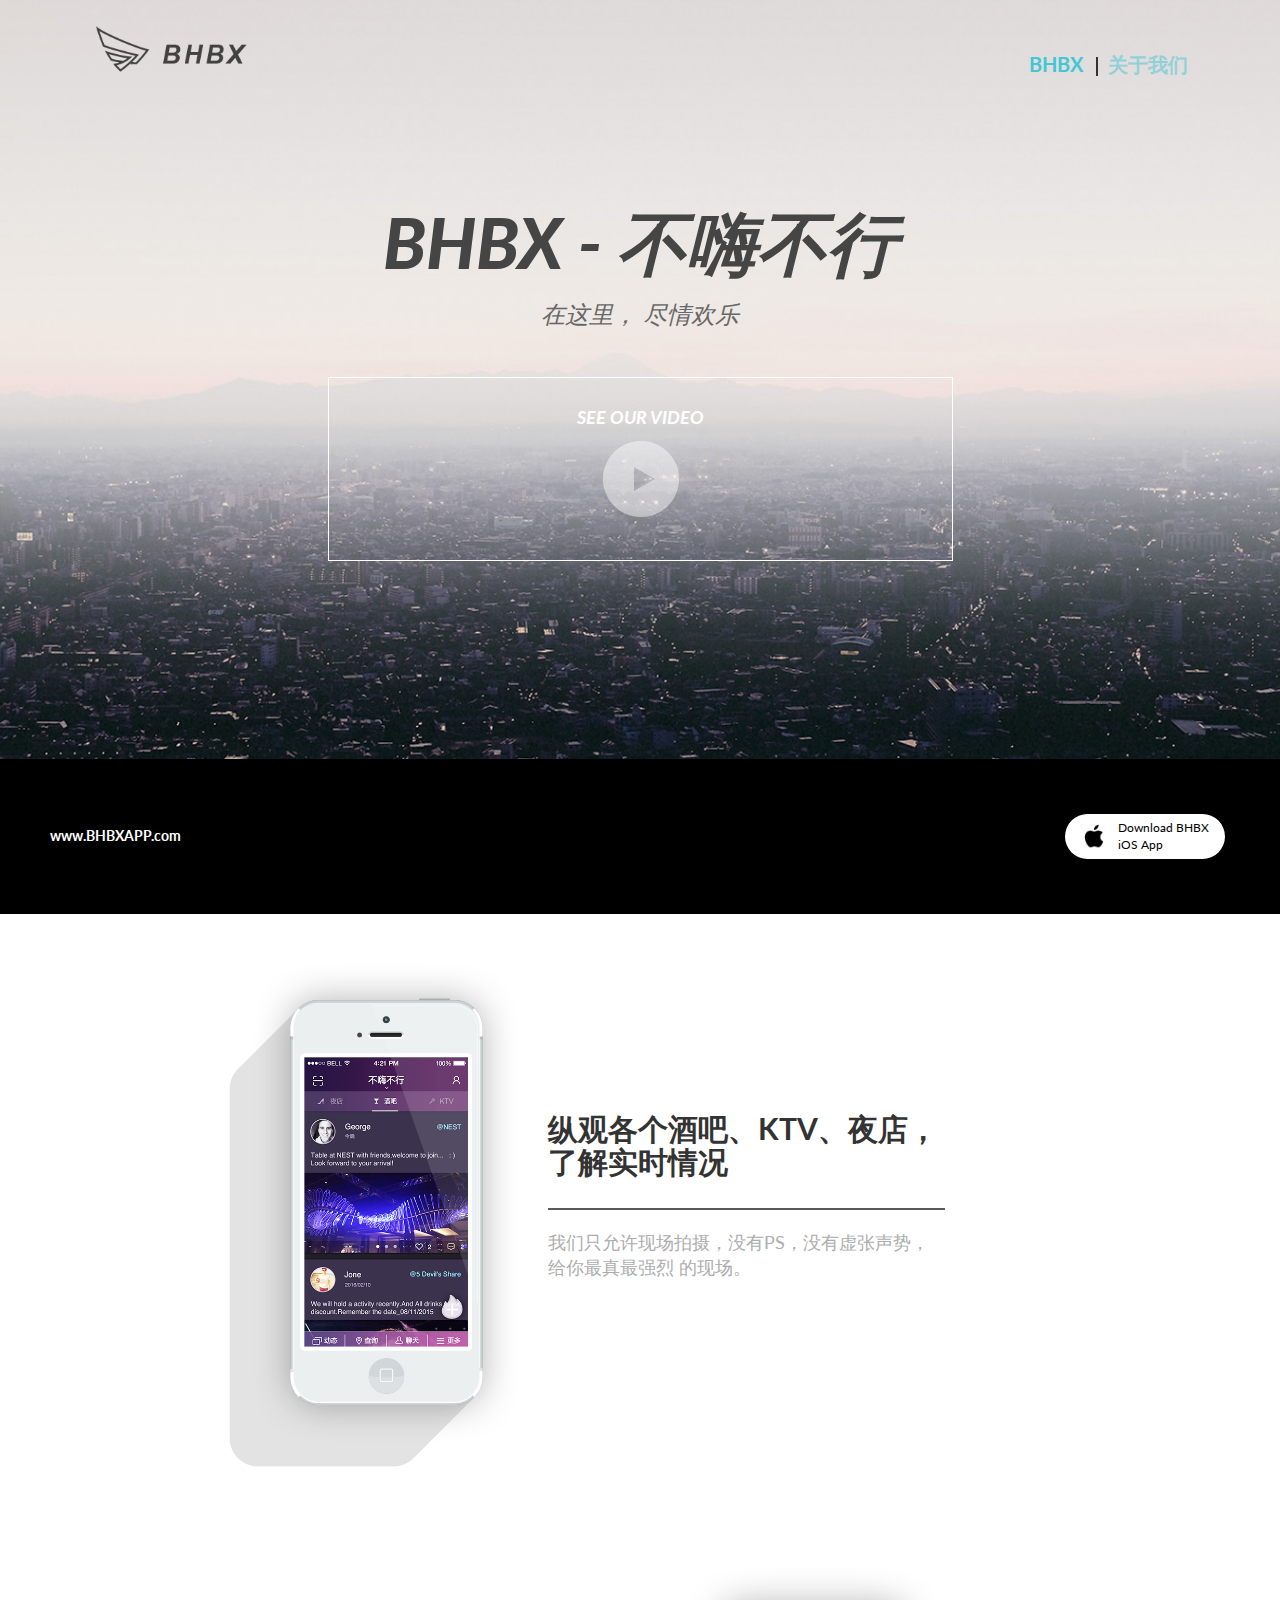
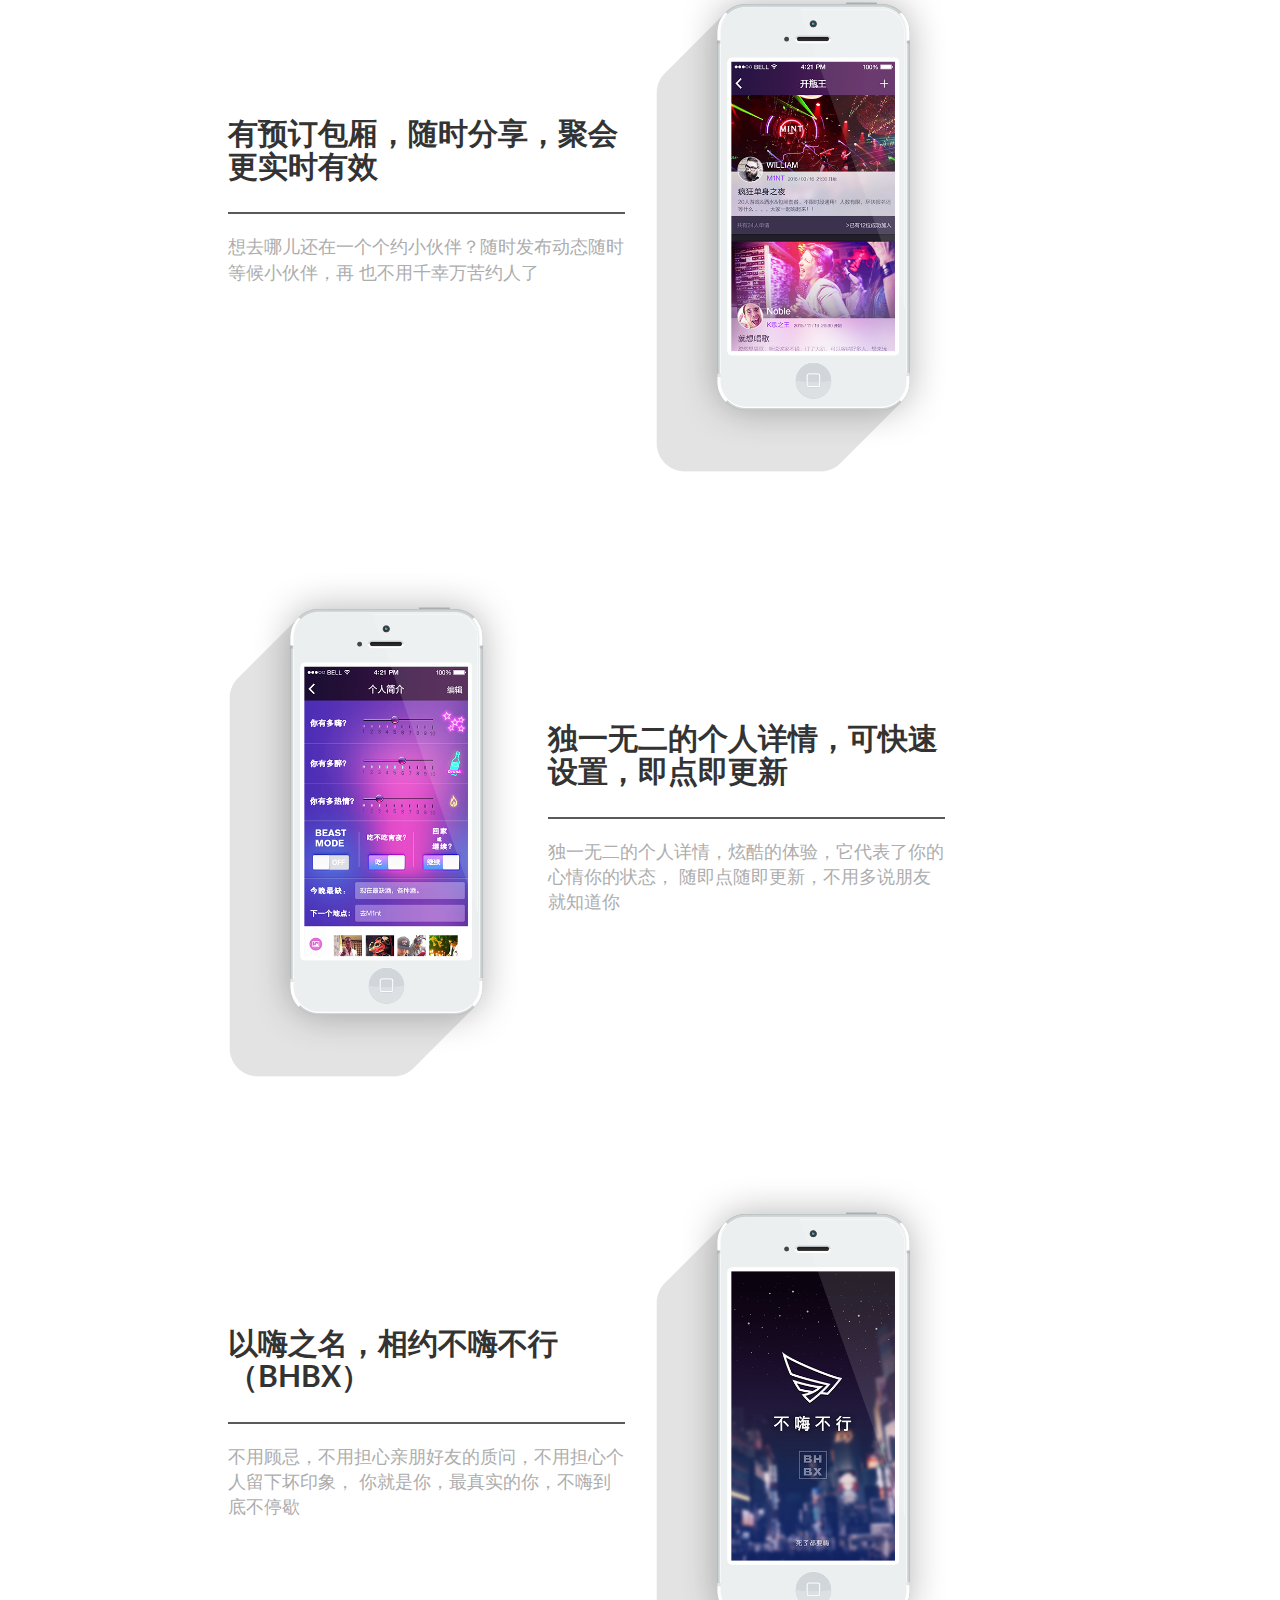
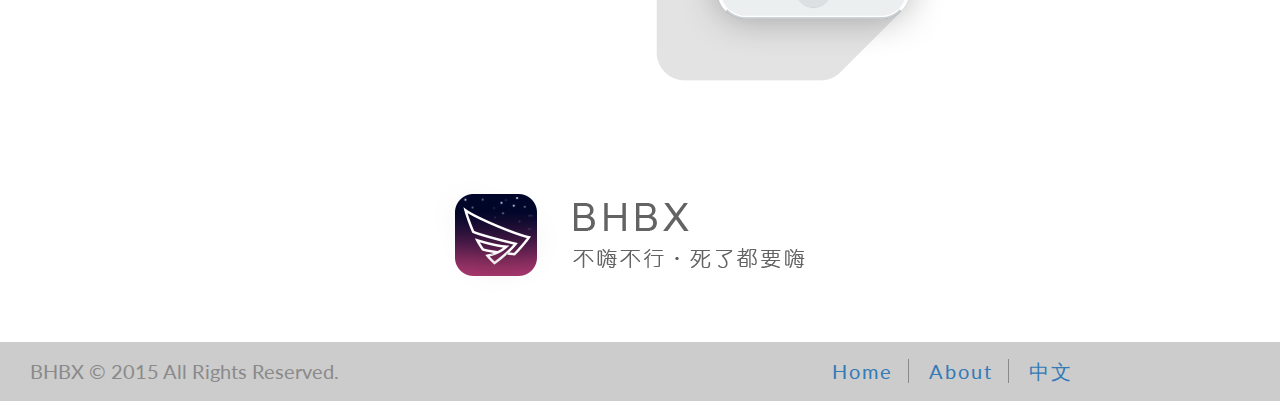
==== index.html @ 8518b650 "convert source" ====
<!DOCTYPE html>
<html>
    <head>
        <meta charset="utf-8">
        <meta http-equiv="X-UA-Compatible" content="IE=edge">
        <meta name="viewport" content="width=device-width, initial-scale=1">
        <meta name="description" content="">
        <meta name="author" content="">

        <title lang="zh">BHBX - 不嗨不行</title>

        <!-- Bootstrap Core CSS -->
        <link href="bower_components/bootstrap/dist/css/bootstrap.min.css" rel="stylesheet">

        <!-- Custom CSS -->
        <link href="css/landing-page.css" rel="stylesheet">
        <link href="css/video-box.css" rel="stylesheet">
        <link href="css/section-header.css" rel="stylesheet">
        <link href="css/section-apps.css" rel="stylesheet">
        <link href="css/section-footer.css" rel="stylesheet">

        <!-- Custom Fonts -->
        <link href="http://fonts.googleapis.com/css?family=Lato:300,400,700,300italic,400italic,700italic"
              rel="stylesheet" type="text/css">

        <!-- HTML5 Shim and Respond.js IE8 support of HTML5 elements and media queries -->
        <!-- WARNING: Respond.js doesn't work if you view the page via file:// -->
        <!--[if lt IE 9]>
        <script src="https://oss.maxcdn.com/libs/html5shiv/3.7.0/html5shiv.js"></script>
        <script src="https://oss.maxcdn.com/libs/respond.js/1.4.2/respond.min.js"></script>
        <![endif]-->
    </head>
    <body>
        <div id="top"></div>
        <div class="intro-header">
            <div class="container-fluid">
                <div class="row row-logo-links">
                    <div class="col-lg-2 col-sm-4 col-xs-12 pull-left">
                        <img src="assets/logo.png"/>
                    </div>
                    <div class="col-lg-10 col-sm-8 col-xs-12 pull-right">
                        <span class="title-links pull-right">
                            <a href="index.html" lang="zh">BHBX</a>
                            <i class="logo-links-spacer"></i>
                            <a href="about.html" class="un-current" lang="zh">关于我们</a>
                        </span>
                    </div>
                </div>
                <div class="row">
                    <div class="col-lg-12">
                        <div class="intro-message">
                            <h1 lang="zh">BHBX - 不嗨不行</h1>
                            <h3 lang="zh">在这里， 尽情欢乐</h3>
                            <a href="#" data-toggle="modal" data-target="#videoModal">
                                <div class="our-video-box">
                                    <h4>SEE OUR VIDEO</h4>
                                    <img src="assets/play.png"/>
                                </div>
                            </a>
                            <div
                                class="intro-video modal"
                                id="videoModal"
                                tabindex="-1"
                            >
                                <div class="show-video">
                                        <embed src="assets/FEE2DB0A183B.mp4"     
                                           allowFullScreen="true"
                                           quality="high"
                                           width="50%"
                                           height="480px"
                                           align="middle"
                                           allowScriptAccess="always"/>
                                    <button type="button" class="button-close" data-dismiss="modal">X</button>
                                </div>
                            </div>
                        </div>
                    </div>
                </div>
            </div>
            <!-- /.container -->

        </div>
        <!-- /.intro-header -->

        <!-- Page Content -->
        <div class="content-section-apps">
            <div class="site-url">
                <a href="http://www.BHBXAPP.com">www.BHBXAPP.com</a>
            </div>
            <div class="app-links">
                <a href="http://www.pgyer.com/app/install/63c9a47a6fb1f4b3f77cfad9750d3c2b">
                    <div class="app-link-container">
                        <img src="assets/apple.png" alt="iOS App"/>
                        <span>Download BHBX iOS App</span>
                    </div>
                </a>
            </div>
        </div>

        <div class="content-section top-content-section">
            <div class="container-fluid">
                <div class="row">
                    <div class="
                        content-body
                        col-sm-push-6
                        col-sm-6
                        col-md-push-6
                        col-lg-push-5
                        col-lg-4
                    ">
                        <div class="clearfix"></div>
                        <h2 class="section-heading" lang="zh">
                            纵观各个酒吧、KTV、夜店，了解实时情况
                        </h2>
                        <hr class="section-heading-spacer">
                        <p class="lead" lang="zh">
                            我们只允许现场拍摄，没有PS，没有虚张声势，给你最真最强烈
                            的现场。
                        </p>
                    </div>
                    <div class="
                        col-lg-3
                        col-lg-pull-2
                        col-sm-pull-6
                        col-sm-6
                    ">
                        <img class="img-responsive" src="assets/1.png" alt="app">
                    </div>
                </div>
            </div>
            <!-- /.container -->
        </div>

        <div class="content-section">
            <div class="container-fluid">
                <div class="row">
                    <div class="
                        content-body
                        col-lg-4
                        col-sm-6
                        col-lg-push-2
                    ">
                        <div class="clearfix"></div>
                        <h2 class="section-heading" lang="zh">
                            有预订包厢，随时分享，聚会更实时有效
                        </h2>
                        <hr class="section-heading-spacer">
                        <p class="lead" lang="zh">
                            想去哪儿还在一个个约小伙伴？随时发布动态随时等候小伙伴，再
                            也不用千幸万苦约人了
                        </p>
                    </div>
                    <div class="
                        col-lg-3
                        col-sm-6
                        col-lg-push-2
                    ">
                        <img class="img-responsive" src="assets/2.png" alt="app">
                    </div>
                </div>

            </div>
            <!-- /.container -->

        </div>
        <div class="content-section">
            <div class="container-fluid">
                <div class="row">
                    <div class="
                        content-body
                        col-sm-push-6
                        col-sm-6
                        col-md-push-6
                        col-lg-push-5
                        col-lg-4
                    ">
                        <div class="clearfix"></div>
                        <h2 class="section-heading" lang="zh">
                            独一无二的个人详情，可快速设置，即点即更新
                        </h2>
                        <hr class="section-heading-spacer">
                        <p class="lead" lang="zh">
                            独一无二的个人详情，炫酷的体验，它代表了你的心情你的状态，
                            随即点随即更新，不用多说朋友就知道你
                        </p>
                    </div>
                    <div class="
                        col-lg-3
                        col-lg-pull-2
                        col-sm-pull-6
                        col-sm-6
                    ">
                        <img class="img-responsive" src="assets/3.png" alt="">
                    </div>
                </div>
            </div>
            <!-- /.container -->
        </div>
        <div class="content-section">

            <div class="container-fluid">

                <div class="row">
                    <div class="
                        content-body
                        col-lg-4
                        col-sm-6
                        col-lg-push-2
                    ">
                        <div class="clearfix"></div>
                        <h2 class="section-heading" lang="zh">
                            以嗨之名，相约不嗨不行（BHBX）
                        </h2>
                        <hr class="section-heading-spacer">
                        <p class="lead" lang="zh">
                            不用顾忌，不用担心亲朋好友的质问，不用担心个人留下坏印象，
                            你就是你，最真实的你，不嗨到底不停歇
                        </p>
                    </div>
                    <div class="
                        col-lg-3
                        col-sm-6
                        col-lg-push-2
                    ">
                        <img class="img-responsive" src="assets/4.png" alt="">
                    </div>
                </div>

            </div>
            <!-- /.container -->

        </div>
        <!-- Footer -->
        <footer>
            <div class="container-fluid">
                <div class="row">
                    <div class="footer">
                        <img src="assets/logo2.png">
                    </div>
                </div>
            </div>
            <div class="container-fluid footerbar">
                <div class="col-xs-12 col-sm-6">
                    <span>BHBX &copy; 2015 All Rights Reserved.</span>
                </div>
                    <div class="col-xs-12 col-sm-6 footer content-footer">
                        <ul class="content-section-footer">
                            <li><a href="index.html">Home</a></li>
                            <li><a href="about.html">About</a></li>
                            <li><a href="#">中文</a></li>
                        </ul>
                    </div>
            </div>
        </footer>

        <!-- jQuery -->
        <script src="bower_components/jquery/dist/jquery.min.js"></script>

        <!-- Bootstrap Core JavaScript -->
        <script src="bower_components/bootstrap/dist/js/bootstrap.min.js"></script>

        <!-- JQuery Lang Js -->
        <script src="bower_components/jquery-lang-js/js/jquery-lang.js" charset="utf-8" type="text/javascript"></script>
        <script src="bower_components/jquery-lang-js/js/langpack/nonDynamic.js" charset="utf-8" type="text/javascript"></script>
        <script src="bower_components/jquery-lang-js/js/js.cookie.js" charset="utf-8" type="text/javascript"></script>
        <script src="js/i18n.js" type="text/javascript"></script>
    </body>
</html>
---- css/landing-page.css ----
body,
html {
    width: 100%;
    height: 100%;
}

body,
h1,
h2,
h3,
h4,
h5,
h6 {
    font-family: "Lato","Helvetica Neue",Helvetica,Arial,sans-serif;
    font-weight: 700;
}

.lead {
    font-size: 18px;
    font-weight: 400;
}

.network-name {
    text-transform: uppercase;
    font-size: 14px;
    font-weight: 400;
    letter-spacing: 2px;
}

.content-section {
    padding: 50px 0;
}

.content-section p {
    color: #adadad;
}

.section-heading {
    margin-bottom: 30px;
}

.content-body {
    margin-top: 10%;
}

.title-links a {
    color: #41c7d6;
    font-size: 20px;
    text-decoration: none;
}

.title-links-spacer {
    width: 2px;
    border-width: 25px 0;
    border-color: #797979;
    margin: 0 20px 0 20px;
}

.un-current {
    opacity: 0.5;
}
---- css/video-box.css ----
.our-video-box {
    margin-left: auto;
    margin-right: auto;
    margin-top: 50px;
    margin-bottom: 70px;
    padding-top: 20px;
    padding-bottom: 40px;
    border: 1px solid #fff;
    width: 50%;
    color: #fff;
    max-width: 700px;
}

.intro-video {
    margin-top: 5%;
}

.intro-video video {
    border: 1px solid #ccc;
    margin-left: 5%;
    margin-right: 5%;
}

.intro-message .modal {
    top: 10%;
}

.intro-message a {
    text-decoration: none;
}

.show-video {
    position: relative;
}

button.button-close {
    background-color: #000;
    border: medium none;
    color: white;
    font-size: 16px;
    height: 30px;
    opacity: 0.5;
    position: absolute;
    width: 30px;
    font-style: normal;
}

@media(max-width: 360px) {
    button.button-close {
        font-size: 12px;
        width: 20px;
        height: 20px;
    }
}
---- css/section-header.css ----
.section-heading-spacer {
    border-width: 2px 0 0;
    border-color: #5a5a5a;
}

.logo-links-spacer {
    margin-left: 10px;
    margin-right: 10px;
    border: 1px solid;
}

.intro-header {
    padding-top: 50px;
    padding-bottom: 10%;
    text-align: center;
    background: url('../assets/background.jpg') no-repeat center center;
    background-size: cover;
}

.intro-message {
    font-style: italic;
    color: #676767;
    position: relative;
    padding-top: 10%;
}

.intro-message > h3 {
    font-weight: normal;
}

.intro-message > h1 {
    color: #454545;
    margin: 0;
    font-size: 5em;
    font-weight: bolder;
}

.row-logo-links {
    margin-left: 5%;
    margin-right: 5%;
}

.row-logo-links img {
    max-width: 100%;
    margin-top: -25px;
}

@media(max-width:767px) {
    .intro-message {
        padding-bottom: 15%;
    }

    .intro-message > h1 {
        font-size: 3em;
    }

    .row-logo-links span.title-links {
        float: none !important; /** Overriding bootstrap pull-left **/
        margin-top: 10px;
    }

    .row-logo-links img {
        margin-bottom: 10px;
    }
}

@media only screen and (max-width: 360px) {
    .row-logo-links {
        margin-left: 10%;
        margin-right: 10%;
    }

    .our-video-box {
        width: 75%;
    }
}
---- css/section-apps.css ----
.content-section-apps {
    padding: 50px;
    background-color: black;
    display: -webkit-flex;
    display: flex;
    -webkit-align-items: center;
    align-items: center;
    -webkit-justify-content:flex-end;
    justify-content: flex-end;
}

.content-section-apps .app-links {
    display: -webkit-flex;
    display: flex;
}

.content-section-apps .site-url {
    display: block;
    float: left;
    width: 100%;
}

.content-section-apps .app-links img {
    float: left;
}

.content-section-apps a {
    text-decoration: none;
    color: white;
}

.app-link-container {
    background: #fff;
    color: #000;
    border-radius: 25px;
    display: -webkit-flex;
    display: flex;
    -webkit-align-items: center;
    align-items: center;
    -webkit-justify-content: flex-start;
    justify-content: flex-start;
    font-size: 12px;
    font-weight: lighter;
    padding: 5px;
    margin: 5px;
    width: 160px;
}

.app-link-container img {
    height: 35px;
    margin-right: 10px;
    margin-left: 10px;
    text-align: center;
}

@media(max-width:640px) {
    .content-section-apps .app-links {
        display: block;
    }
}

@media(max-width:440px) {
    .app-links,
    .app-link-container,
    .content-section-apps {
        width: 100%;
        padding: 10px;
    }

    .content-section-apps .site-url {
        display: none;
    }

    .content-section-apps .app-links img {
        height: 100%;
    }
}
---- css/section-footer.css ----
.footer {
    padding: 50px 0;
    display: -webkit-flex;
    display: flex;
    -webkit-justify-content: center;
    justify-content: center;
    -webkit-align-items: center;
    align-items: center;
}

.footer,
.footerbar {
    color: #8a8a8a;
    font-size: 20px;
    font-weight: 400;
}

.footer img {
    margin-right: 20px;
}

.footer-title {
    font-size: 25px;
}

.footerbar {
    background-color: #ccc;
    padding: 15px;
}

ul.content-section-footer {
    margin: 0 auto;
    padding: 0;
}

ul.content-section-footer li {
    border-right: 1px solid;
    display: inline;
    padding-left: 15px;
    padding-right: 15px;
    letter-spacing: 2px;
}

ul.content-section-footer li:nth-child(3),
ul.content-section-footer li:nth-child(4) {
    border: none;
}

.content-footer {
    margin: 0 auto;
    padding: 0;
}

@media (max-width: 767px) {
    .footer,
    .footerbar {
        text-align: center;
    }

    .content-footer {
        margin: 10px auto 0 auto;
    }
}
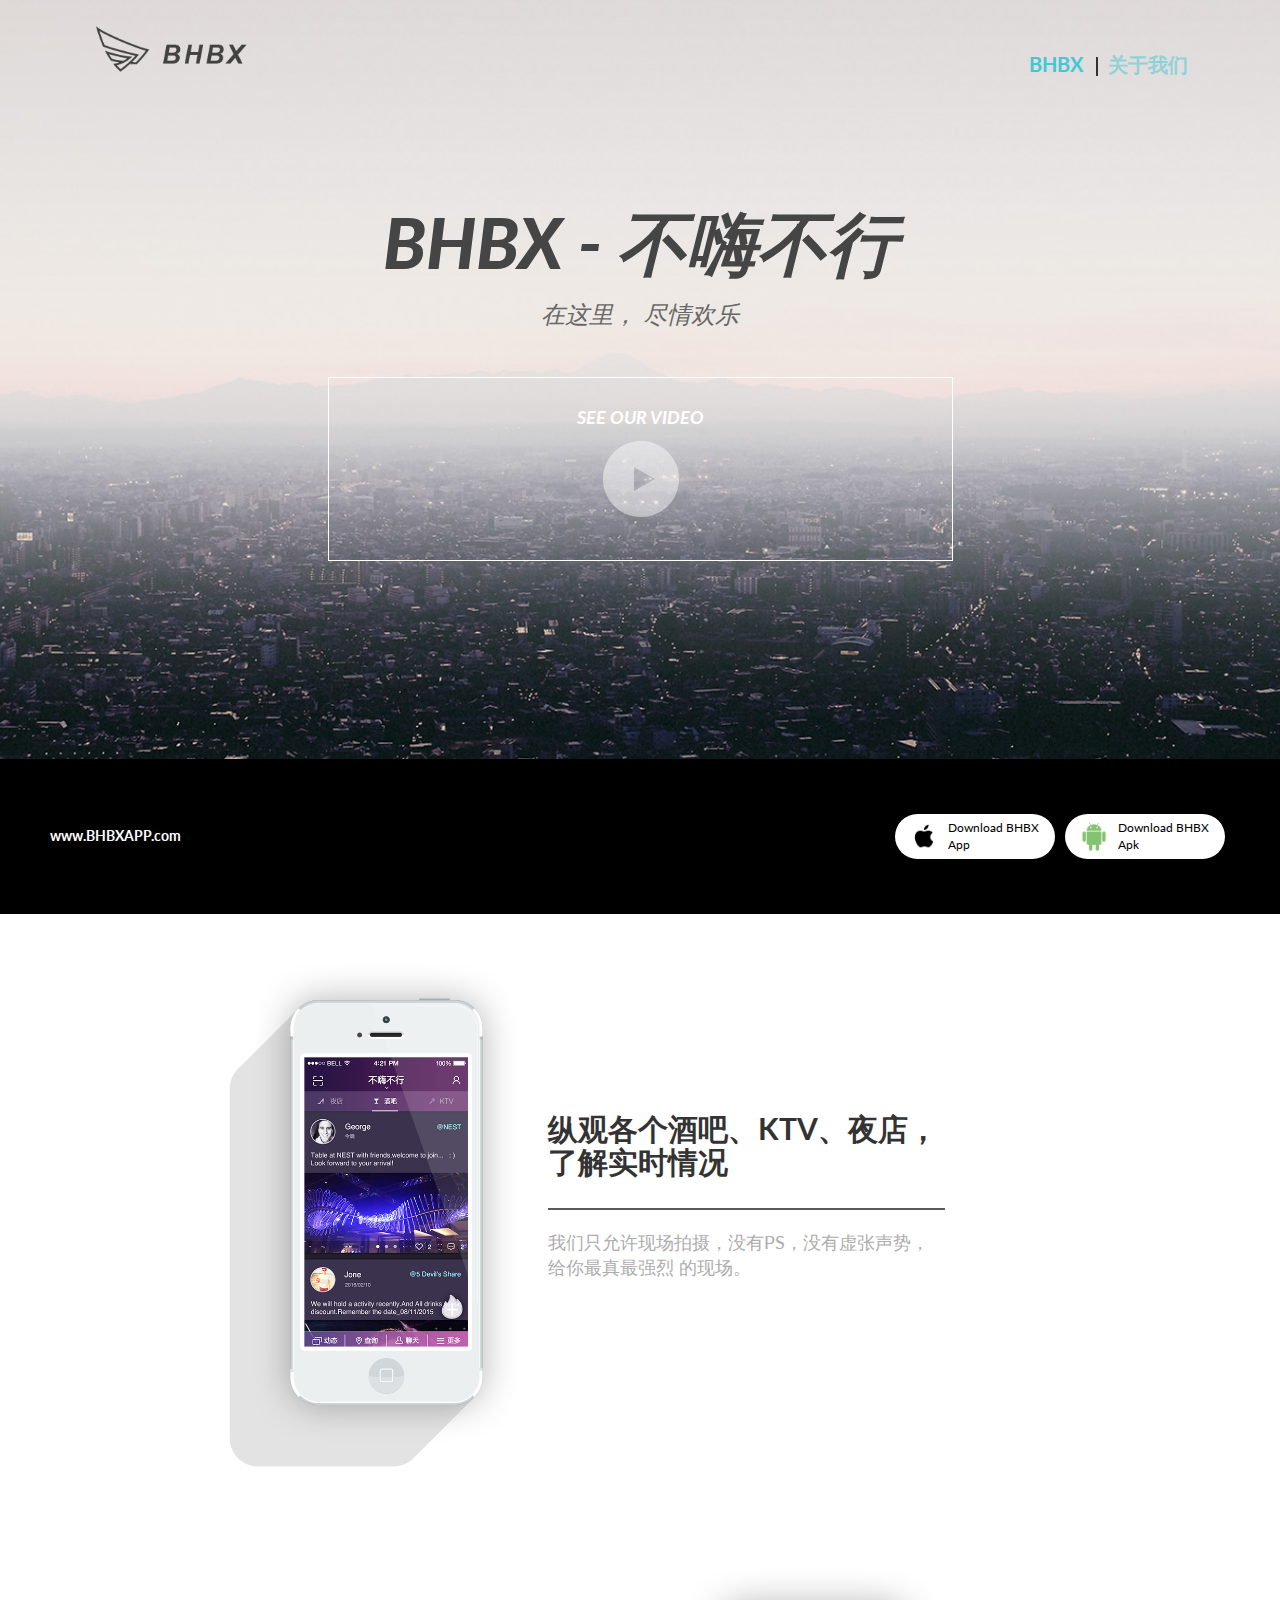
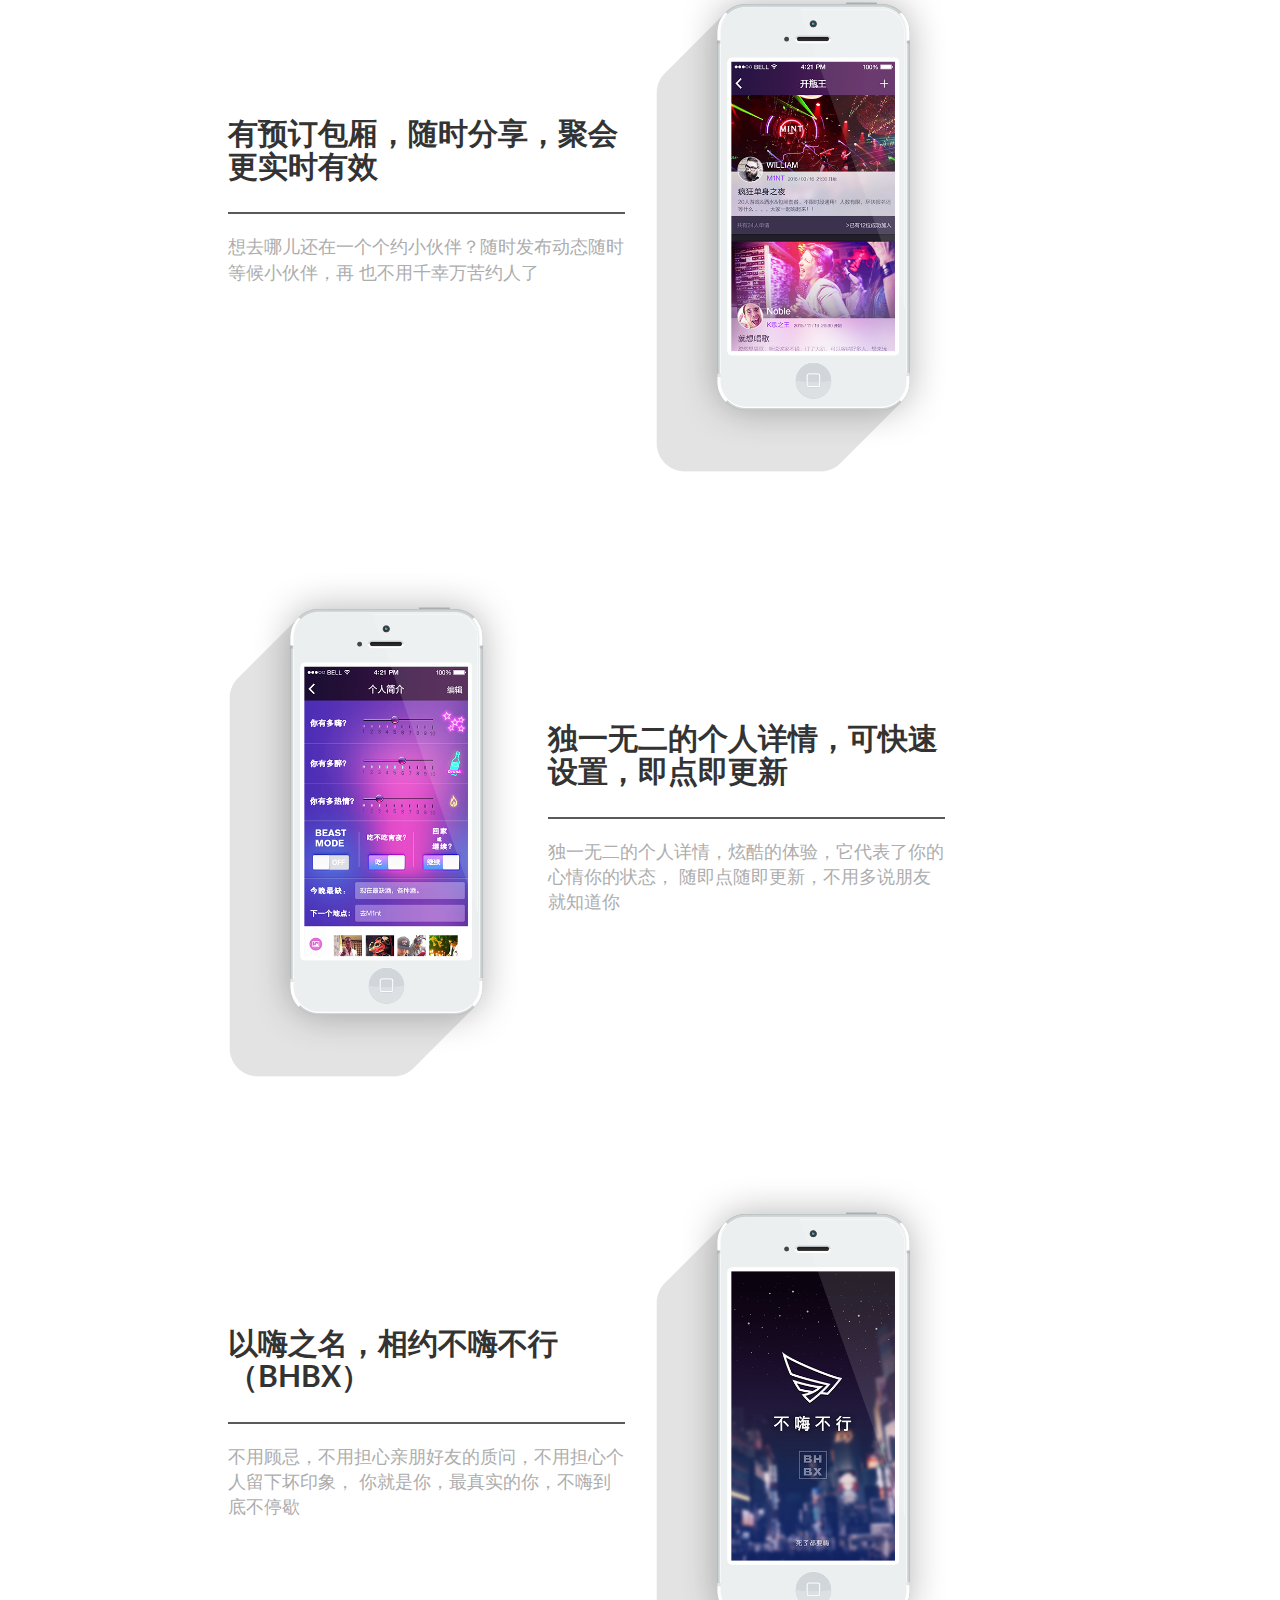
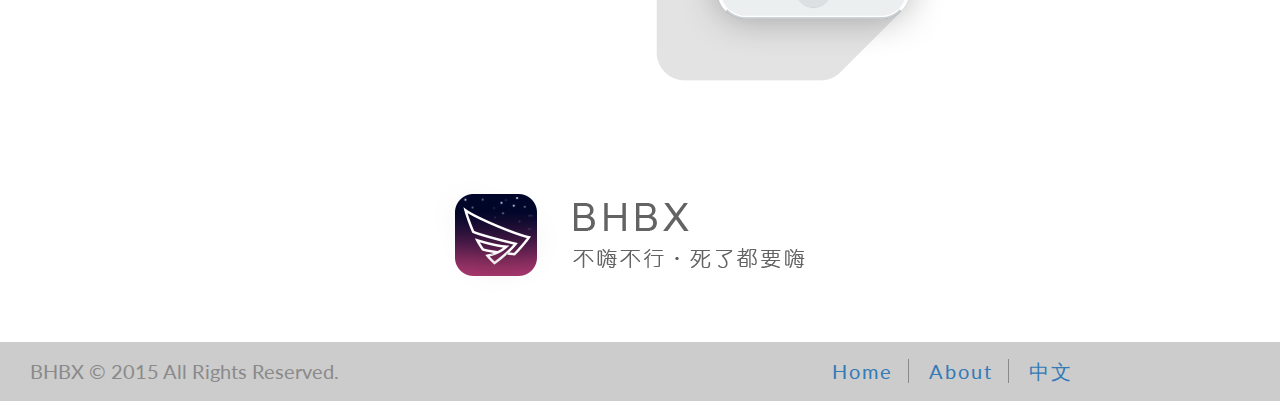
==== commit a4b154e9: "add apk" ====
--- a/index.html
+++ b/index.html
@@ -62,14 +62,10 @@
                                 id="videoModal"
                                 tabindex="-1"
                             >
-                                <div class="show-video">
-                                        <embed src="assets/FEE2DB0A183B.mp4"     
-                                           allowFullScreen="true"
-                                           quality="high"
-                                           width="50%"
-                                           height="480px"
-                                           align="middle"
-                                           allowScriptAccess="always"/>
+                                <div class="show-video" >
+                                	<video controls autoplay width="50%" align="middle">
+  										<source src="assets/FEE2DB0A183B.mp4" type="video/mp4" />
+									</video>
                                     <button type="button" class="button-close" data-dismiss="modal">X</button>
                                 </div>
                             </div>
@@ -87,11 +83,21 @@
             <div class="site-url">
                 <a href="http://www.BHBXAPP.com">www.BHBXAPP.com</a>
             </div>
+            
             <div class="app-links">
                 <a href="http://www.pgyer.com/app/install/63c9a47a6fb1f4b3f77cfad9750d3c2b">
                     <div class="app-link-container">
                         <img src="assets/apple.png" alt="iOS App"/>
-                        <span>Download BHBX iOS App</span>
+                        <span>Download BHBX App</span>
+                    </div>
+                </a>
+            </div>
+            
+            <div class="app-links">
+                <a href="assets/HiHi.apk">
+                    <div class="app-link-container">
+                        <img src="assets/Android.png" alt="Android Apk"/>
+                        <span>Download BHBX Apk</span>
                     </div>
                 </a>
             </div>
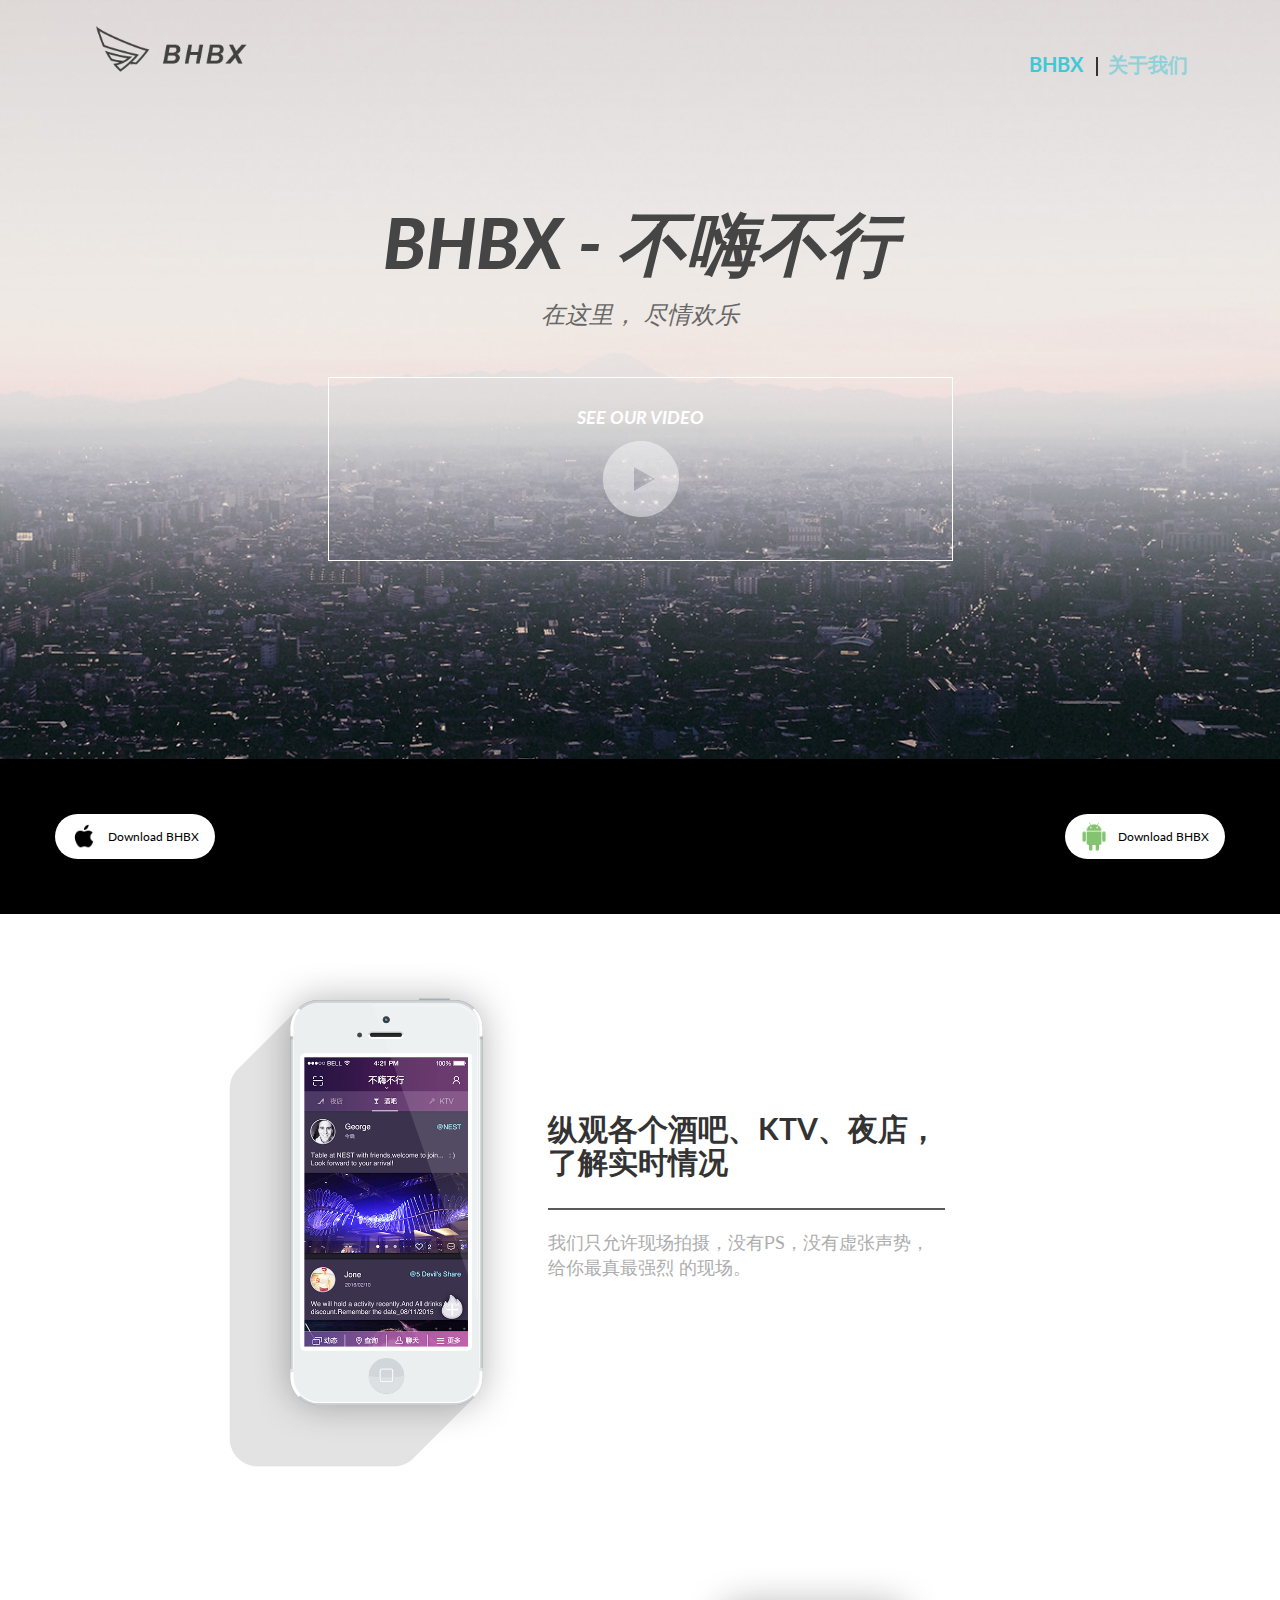
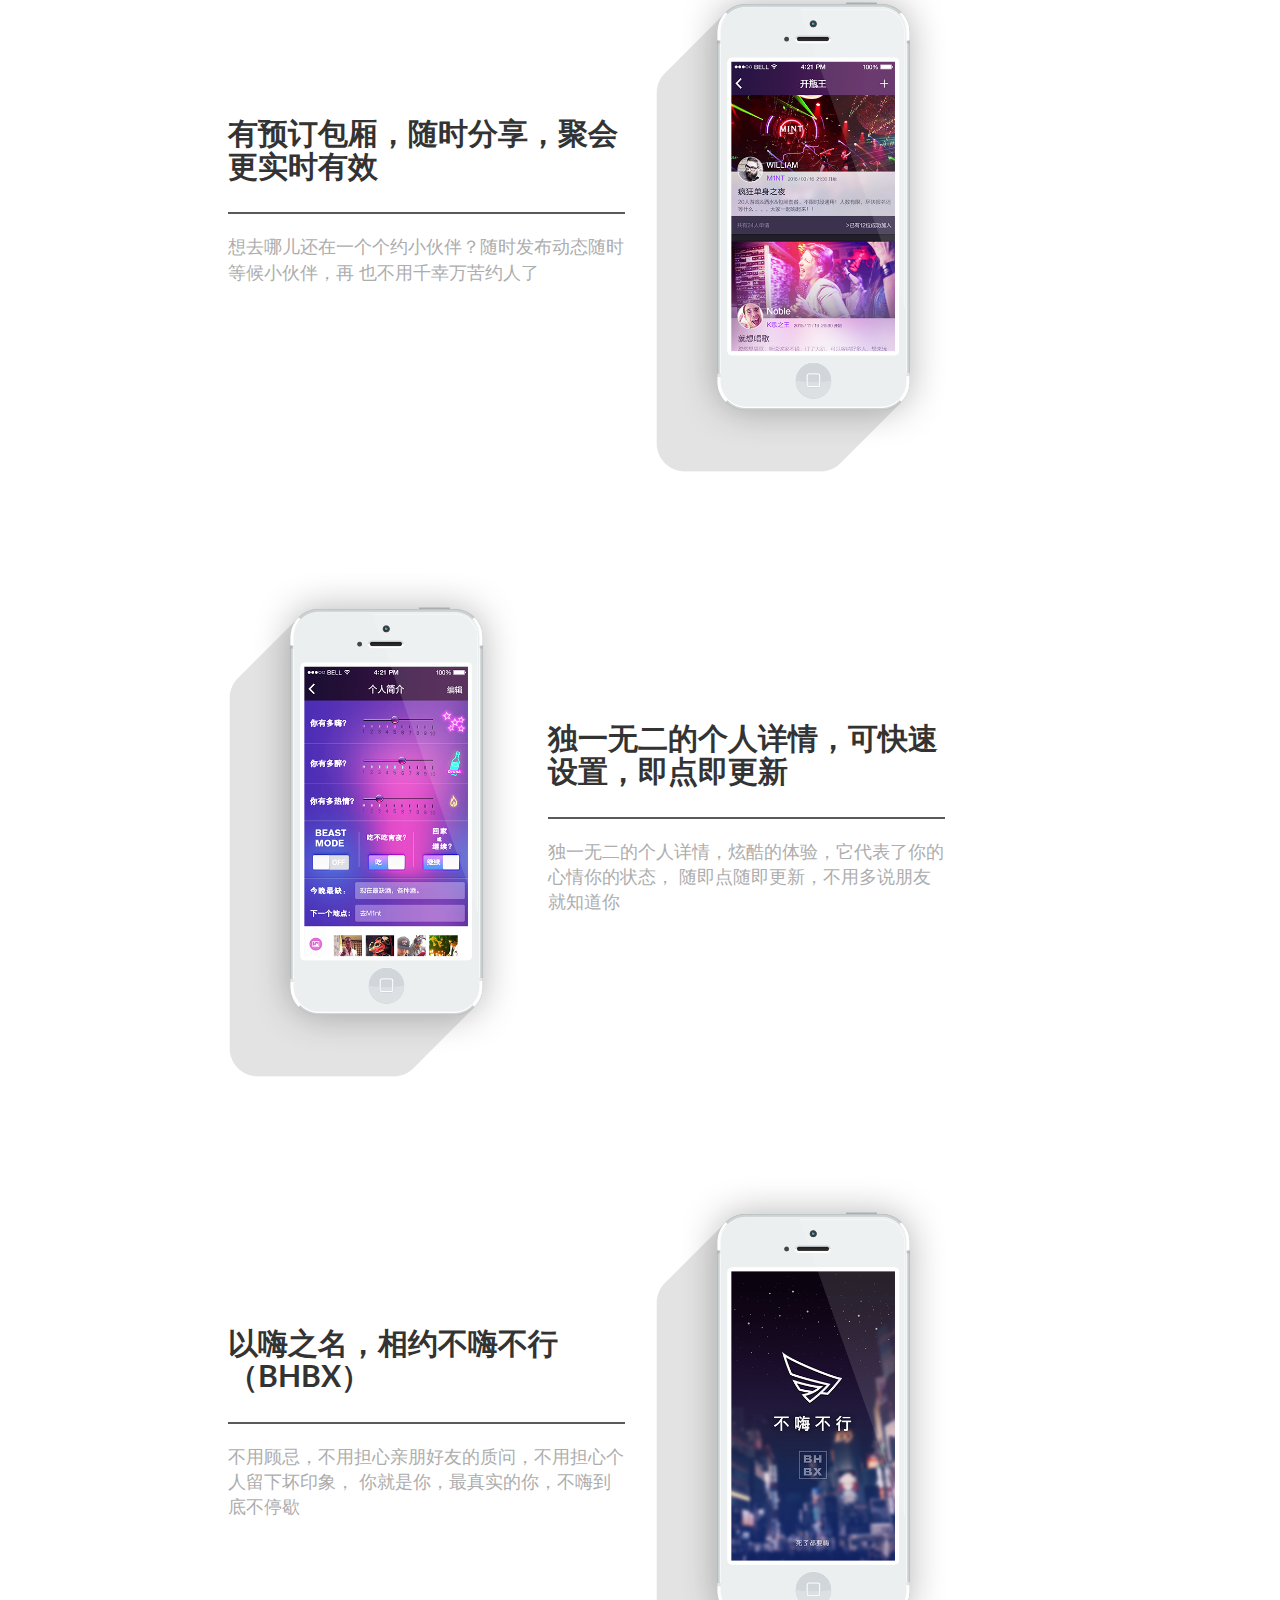
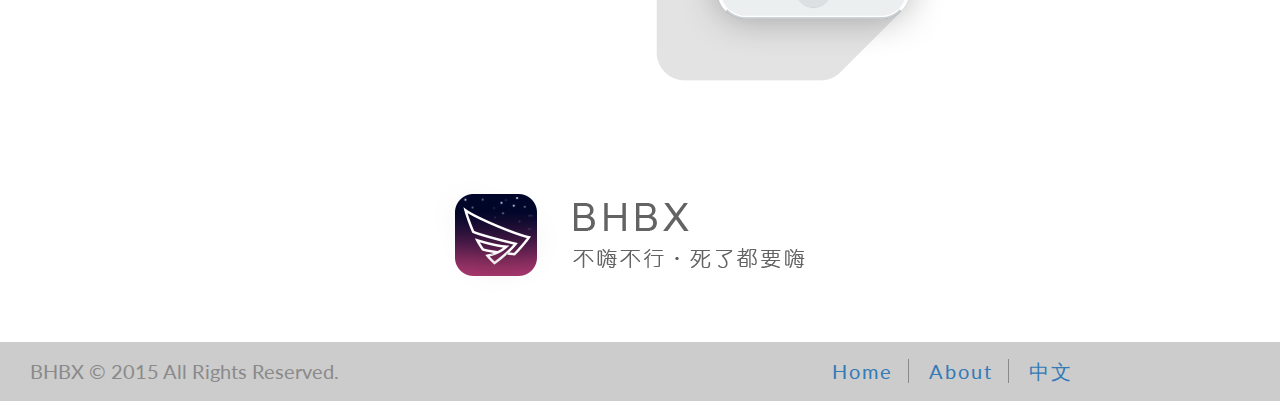
==== commit 92c49cd6: "no message" ====
--- a/index.html
+++ b/index.html
@@ -81,23 +81,19 @@
         <!-- Page Content -->
         <div class="content-section-apps">
             <div class="site-url">
-                <a href="http://www.BHBXAPP.com">www.BHBXAPP.com</a>
-            </div>
-            
-            <div class="app-links">
                 <a href="http://www.pgyer.com/app/install/63c9a47a6fb1f4b3f77cfad9750d3c2b">
                     <div class="app-link-container">
                         <img src="assets/apple.png" alt="iOS App"/>
-                        <span>Download BHBX App</span>
+                        <span>Download BHBX</span>
                     </div>
                 </a>
             </div>
-            
+                        
             <div class="app-links">
                 <a href="assets/HiHi.apk">
                     <div class="app-link-container">
-                        <img src="assets/Android.png" alt="Android Apk"/>
-                        <span>Download BHBX Apk</span>
+                        <img src="assets/Android.png" alt="iOS App"/>
+                        <span>Download BHBX</span>
                     </div>
                 </a>
             </div>
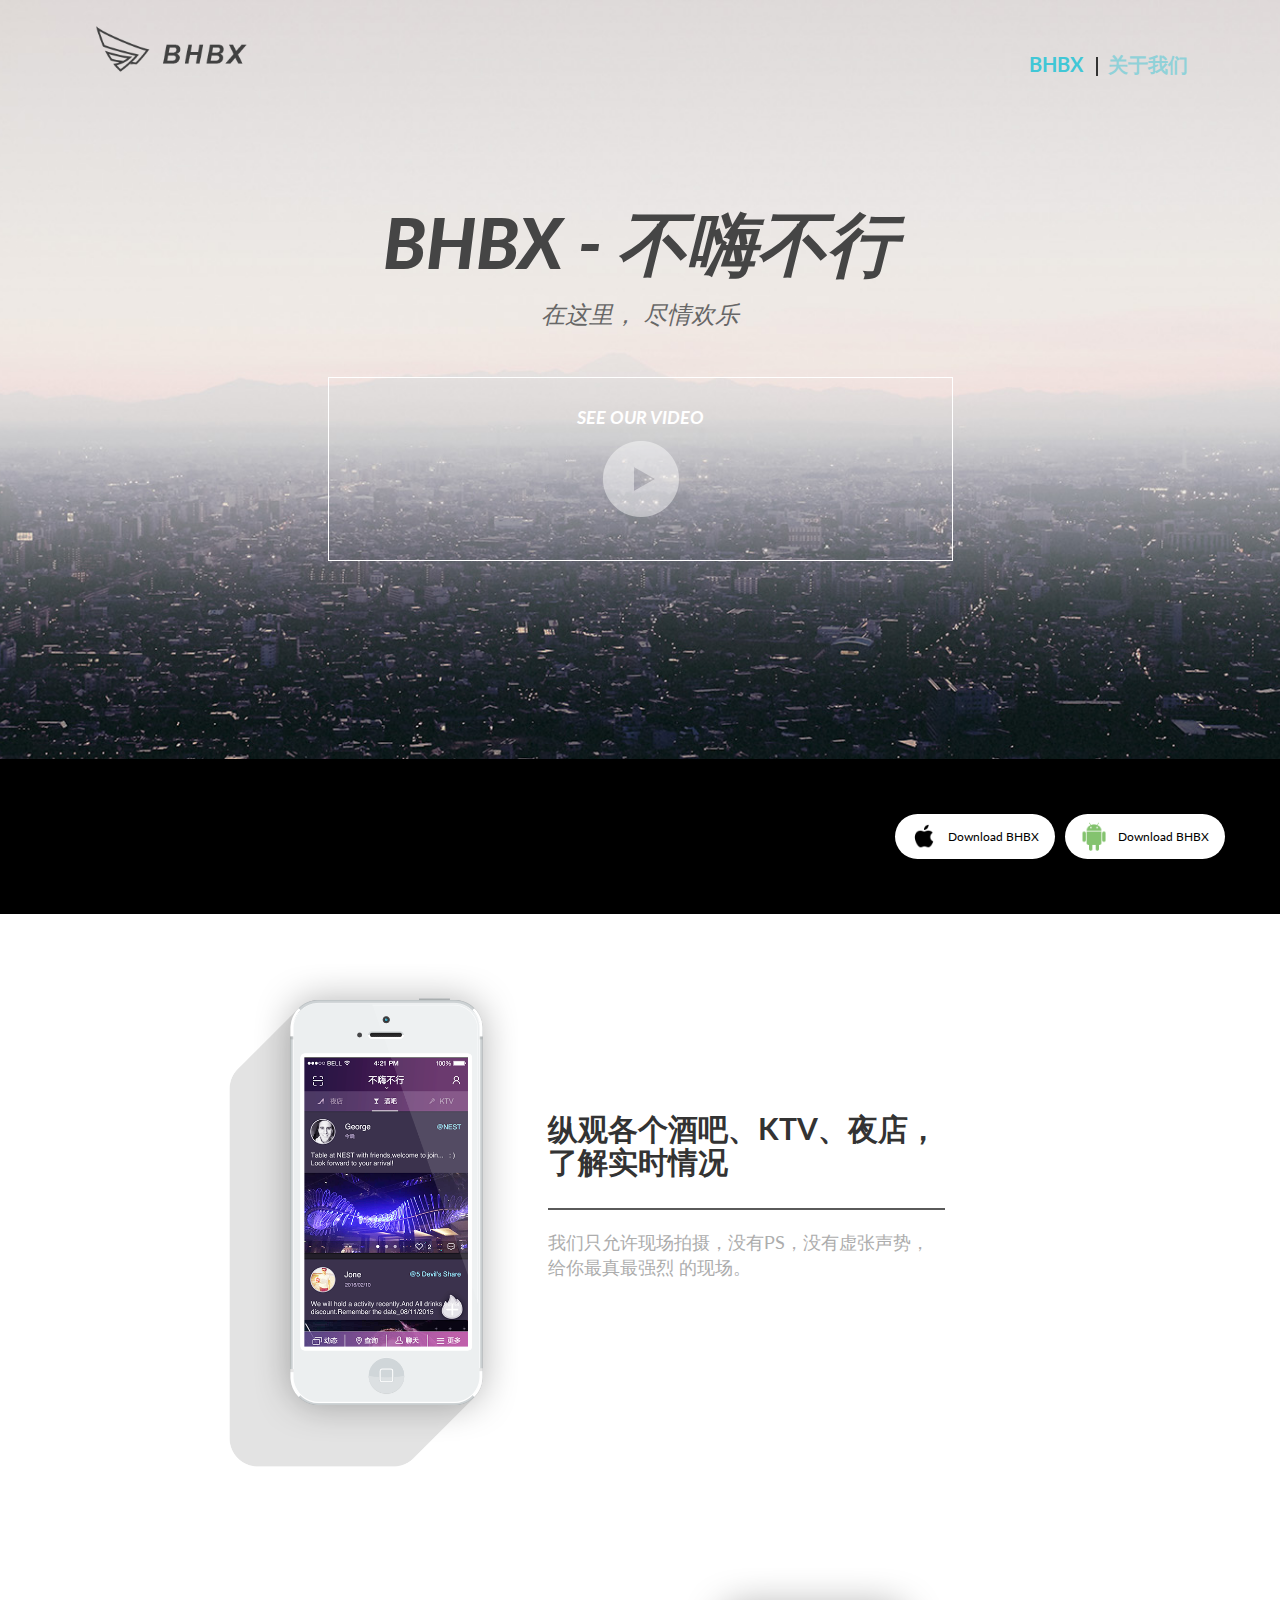
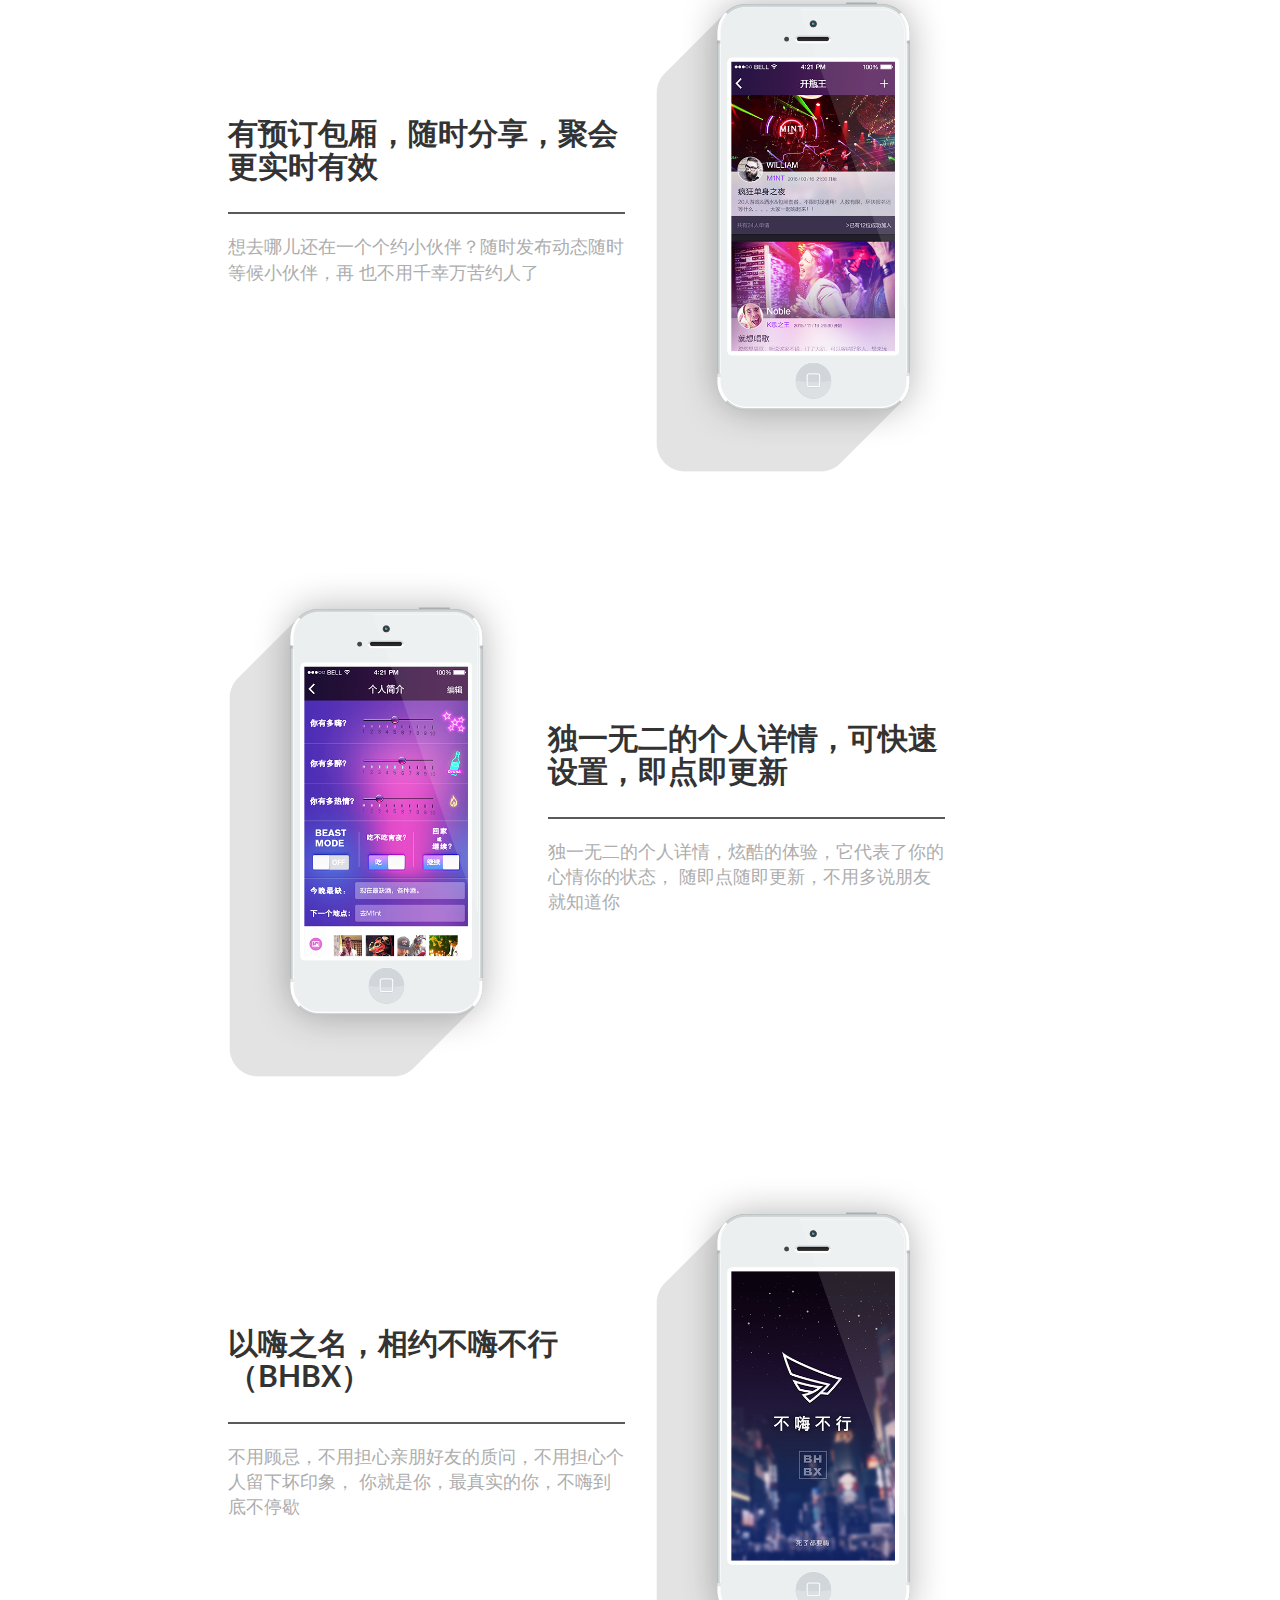
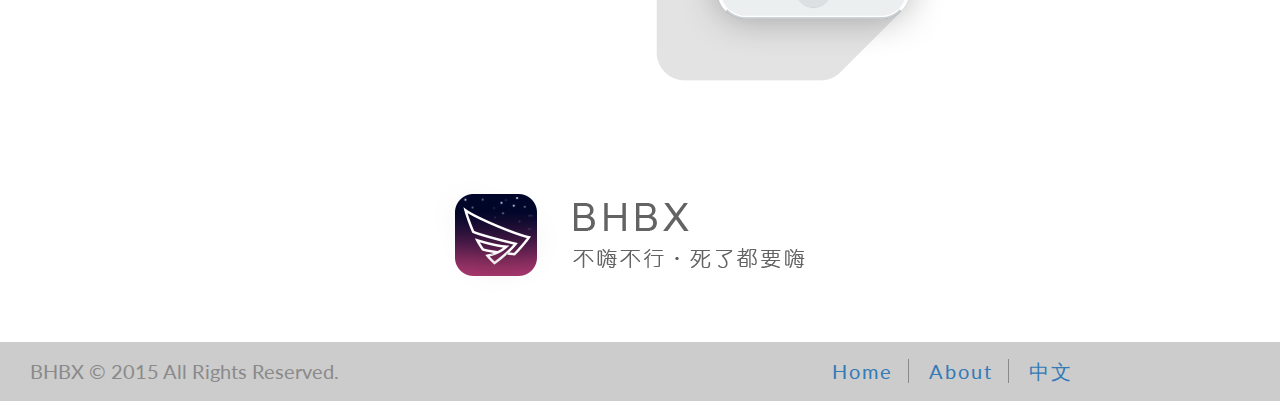
==== commit 291558bd: "no message" ====
--- a/index.html
+++ b/index.html
@@ -79,16 +79,15 @@
         <!-- /.intro-header -->
 
         <!-- Page Content -->
-        <div class="content-section-apps">
-            <div class="site-url">
+        <div class="content-section-apps">            
+            <div class="app-links">
                 <a href="http://www.pgyer.com/app/install/63c9a47a6fb1f4b3f77cfad9750d3c2b">
                     <div class="app-link-container">
                         <img src="assets/apple.png" alt="iOS App"/>
                         <span>Download BHBX</span>
                     </div>
                 </a>
-            </div>
-                        
+            </div>         
             <div class="app-links">
                 <a href="assets/HiHi.apk">
                     <div class="app-link-container">
--- a/css/section-apps.css
+++ b/css/section-apps.css
@@ -15,7 +15,8 @@
 }
 
 .content-section-apps .site-url {
-    display: block;
+    display: -webkit-flex;
+    display: flex;
     float: left;
     width: 100%;
 }
